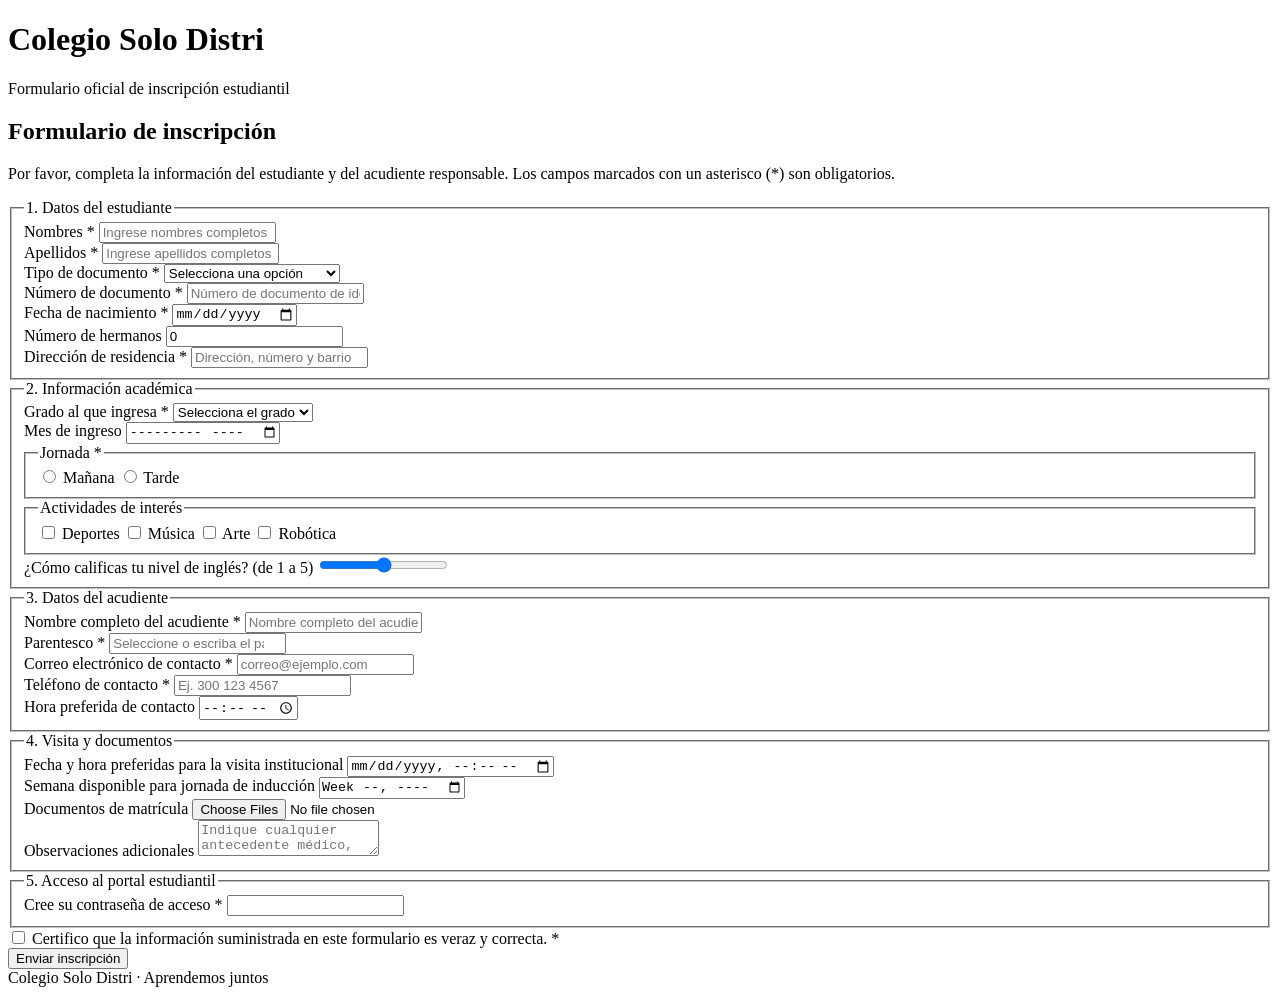
==== form/index.html @ 990cec14 "feat: agregar formulario de inscripción y estilos" ====
<!doctype html>
<html lang="es">
  <head>
    <meta charset="UTF-8" />
    <meta name="viewport" content="width=device-width, initial-scale=1.0" />
    <title>Inscripción | Colegio Solo Distri</title>
    <link rel="stylesheet" href="./form/style.css">
  </head>
  <body>
    <header>
      <h1>Colegio Solo Distri</h1>
      <p>Formulario oficial de inscripción estudiantil</p>
    </header>
    <main>
      <form id="inscripcion">
        <h2>Formulario de inscripción</h2>
        <p class="introduccion">
          Por favor, completa la información del estudiante y del acudiente responsable. Los campos marcados con un asterisco (*) son obligatorios.
        </p>
        <input type="hidden" name="colegio" value="solo-distri" />
        
        <fieldset>
          <legend>1. Datos del estudiante</legend>
          <div class="campos">
            <div class="campo">
              <label for="nombres">Nombres *</label>
              <input type="text" id="nombres" name="nombres" placeholder="Ingrese nombres completos" required />
            </div>
            <div class="campo">
              <label for="apellidos">Apellidos *</label>
              <input type="text" id="apellidos" name="apellidos" placeholder="Ingrese apellidos completos" required />
            </div>
            <div class="campo">
              <label for="tipoDocumento">Tipo de documento *</label>
              <select id="tipoDocumento" name="tipoDocumento" required>
                <option value="">Selecciona una opción</option>
                <option value="registroCivil">Registro civil</option>
                <option value="tarjetaIdentidad">Tarjeta de identidad</option>
                <option value="cedulaCiudadania">Cédula de ciudadanía</option>
                <option value="documentoExtranjeria">Documento de extranjería</option>
              </select>
            </div>
            <div class="campo">
              <label for="documento">Número de documento *</label>
              <input type="text" id="documento" name="documento" placeholder="Número de documento de identidad" required />
            </div>
            <div class="campo">
              <label for="nacimiento">Fecha de nacimiento *</label>
              <input type="date" id="nacimiento" name="nacimiento" required />
            </div>
            <div class="campo">
              <label for="hermanos">Número de hermanos</label>
              <input type="number" id="hermanos" name="hermanos" min="0" step="1" value="0" />
            </div>
            <div class="campo completo">
              <label for="direccion">Dirección de residencia *</label>
              <input type="text" id="direccion" name="direccion" placeholder="Dirección, número y barrio" required />
            </div>
          </div>
        </fieldset>

        <fieldset>
          <legend>2. Información académica</legend>
          <div class="campos">
            <div class="campo">
              <label for="grado">Grado al que ingresa *</label>
              <select id="grado" name="grado" required>
                <option value="">Selecciona el grado</option>
                <option>Transición</option>
                <option>Primero</option>
                <option>Segundo</option>
                <option>Tercero</option>
                <option>Cuarto</option>
                <option>Quinto</option>
                <option>Sexto</option>
                <option>Séptimo</option>
                <option>Octavo</option>
                <option>Noveno</option>
                <option>Décimo</option>
                <option>Undécimo</option>
              </select>
            </div>
            <div class="campo">
              <label for="ingreso">Mes de ingreso</label>
              <input type="month" id="ingreso" name="ingreso" />
            </div>
            <fieldset class="completo" style="margin: 0">
              <legend>Jornada *</legend>
              <div class="opciones">
                <label><input type="radio" name="jornada" value="manana" required /> Mañana</label>
                <label><input type="radio" name="jornada" value="tarde" /> Tarde</label>
              </div>
            </fieldset>
            <fieldset class="completo" style="margin: 0">
              <legend>Actividades de interés</legend>
              <div class="opciones">
                <label><input type="checkbox" name="actividades" value="deportes" /> Deportes</label>
                <label><input type="checkbox" name="actividades" value="musica" /> Música</label>
                <label><input type="checkbox" name="actividades" value="arte" /> Arte</label>
                <label><input type="checkbox" name="actividades" value="robotica" /> Robótica</label>
              </div>
            </fieldset>
            <div class="campo completo">
              <label for="ingles">¿Cómo calificas tu nivel de inglés? (de 1 a 5)</label>
              <input type="range" id="ingles" name="ingles" min="1" max="5" value="3" step="1" />
            </div>
          </div>
        </fieldset>

        <fieldset>
          <legend>3. Datos del acudiente</legend>
          <div class="campos">
            <div class="campo">
              <label for="acudiente">Nombre completo del acudiente *</label>
              <input type="text" id="acudiente" name="acudiente" placeholder="Nombre completo del acudiente o tutor" required />
            </div>
            <div class="campo">
              <label for="parentesco">Parentesco *</label>
              <input type="text" id="parentesco" name="parentesco" list="parentescos" placeholder="Seleccione o escriba el parentesco" required />
              <datalist id="parentescos">
                <option value="Madre"></option>
                <option value="Padre"></option>
                <option value="Abuela o abuelo"></option>
                <option value="Tutor legal"></option>
              </datalist>
            </div>
            <div class="campo">
              <label for="correo">Correo electrónico de contacto *</label>
              <input type="email" id="correo" name="correo" placeholder="correo@ejemplo.com" required />
            </div>
            <div class="campo">
              <label for="telefono">Teléfono de contacto *</label>
              <input type="tel" id="telefono" name="telefono" placeholder="Ej. 300 123 4567" required />
            </div>
            <div class="campo">
              <label for="hora">Hora preferida de contacto</label>
              <input type="time" id="hora" name="hora" />
            </div>
          </div>
        </fieldset>

        <fieldset>
          <legend>4. Visita y documentos</legend>
          <div class="campos">
            <div class="campo">
              <label for="visita">Fecha y hora preferidas para la visita institucional</label>
              <input type="datetime-local" id="visita" name="visita" />
            </div>
            <div class="campo">
              <label for="induccion">Semana disponible para jornada de inducción</label>
              <input type="week" id="induccion" name="induccion" />
            </div>
            <div class="campo completo">
              <label for="archivos">Documentos de matrícula</label>
              <input type="file" id="archivos" name="archivos" accept=".pdf,.jpg,.jpeg,.png" multiple />
            </div>
            <div class="campo completo">
              <label for="observaciones">Observaciones adicionales</label>
              <textarea id="observaciones" name="observaciones" placeholder="Indique cualquier antecedente médico, requerimiento especial u observación relevante."></textarea>
            </div>
          </div>
        </fieldset>

        <fieldset>
          <legend>5. Acceso al portal estudiantil</legend>
          <div class="campo">
            <label for="clave">Cree su contraseña de acceso *</label>
            <input type="password" id="clave" name="clave" minlength="8" autocomplete="new-password" required />
          </div>
        </fieldset>

        <label class="aceptacion">
          <input type="checkbox" name="aceptacion" required />
          Certifico que la información suministrada en este formulario es veraz y correcta. *
        </label>

        <div class="acciones">
          <button type="submit">Enviar inscripción</button>
        </div>
      </form>
    </main>
    <footer>Colegio Solo Distri · Aprendemos juntos</footer>
  </body>
</html>
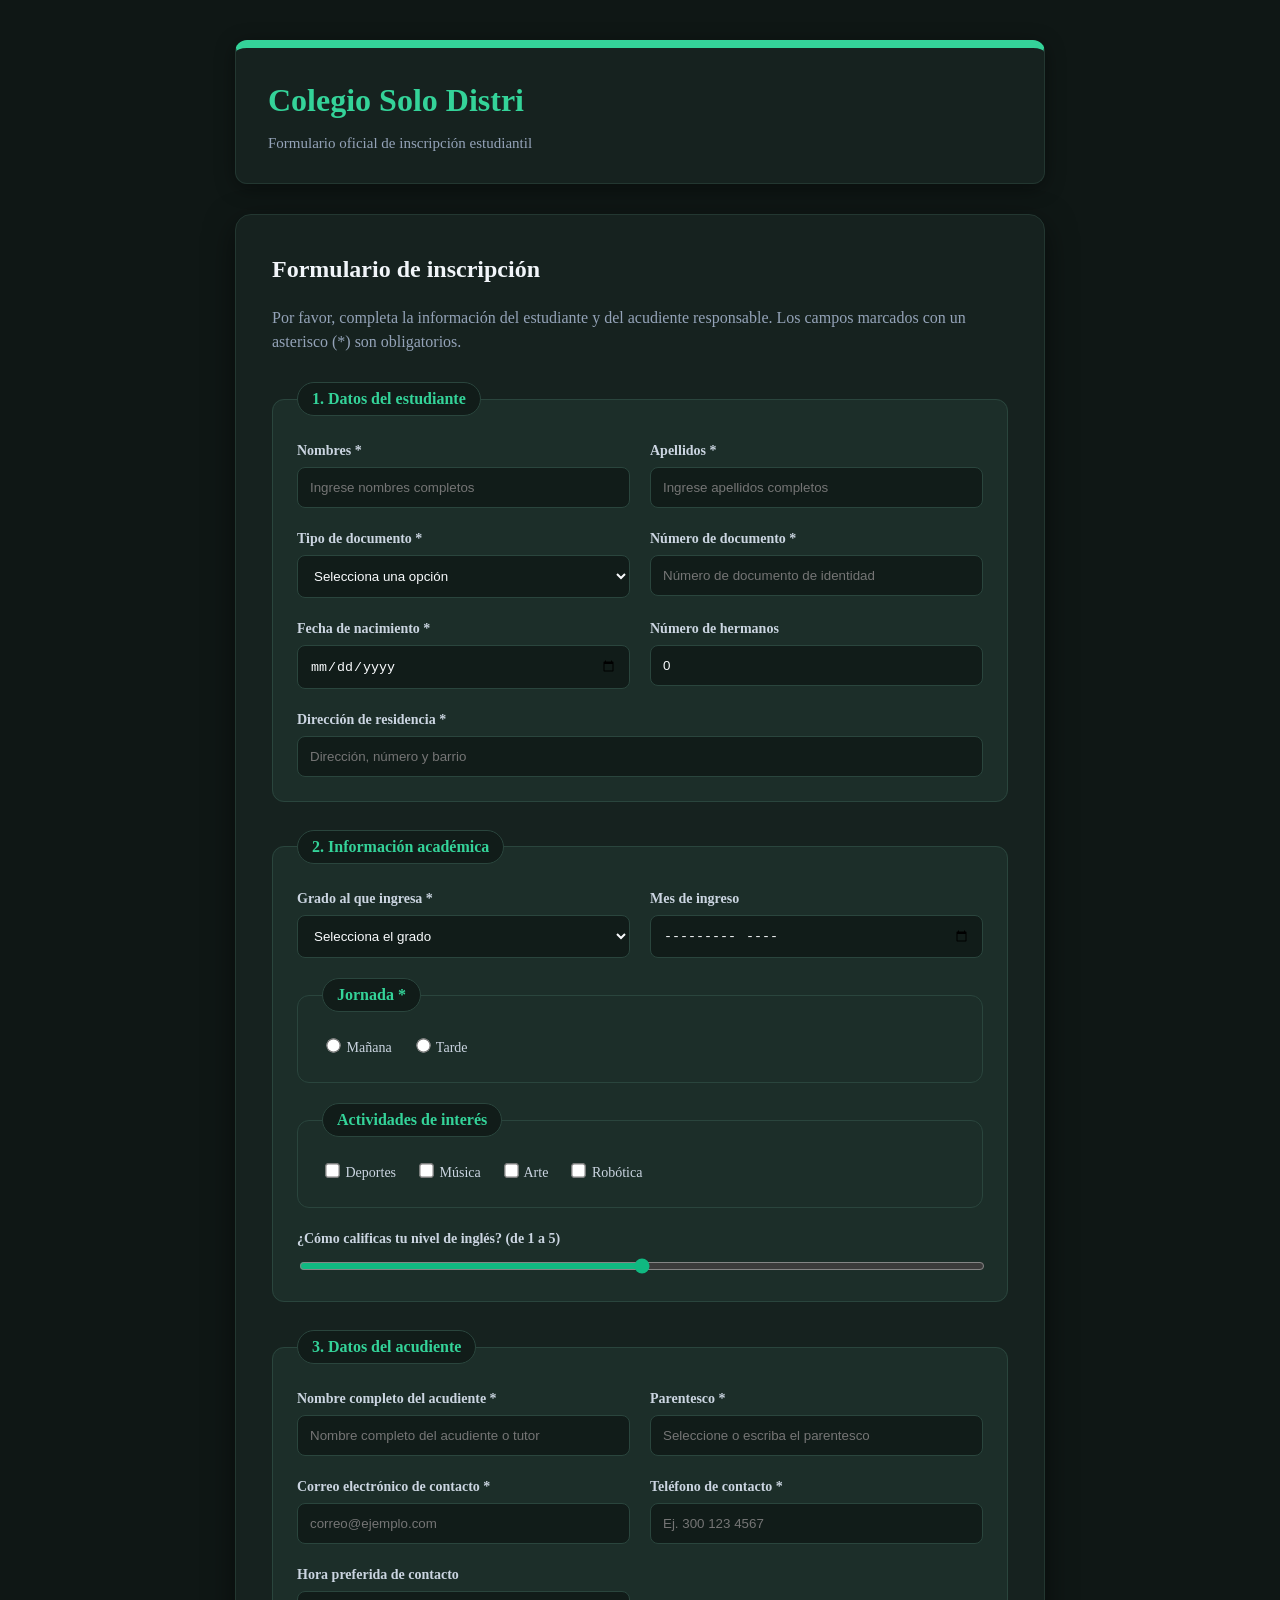
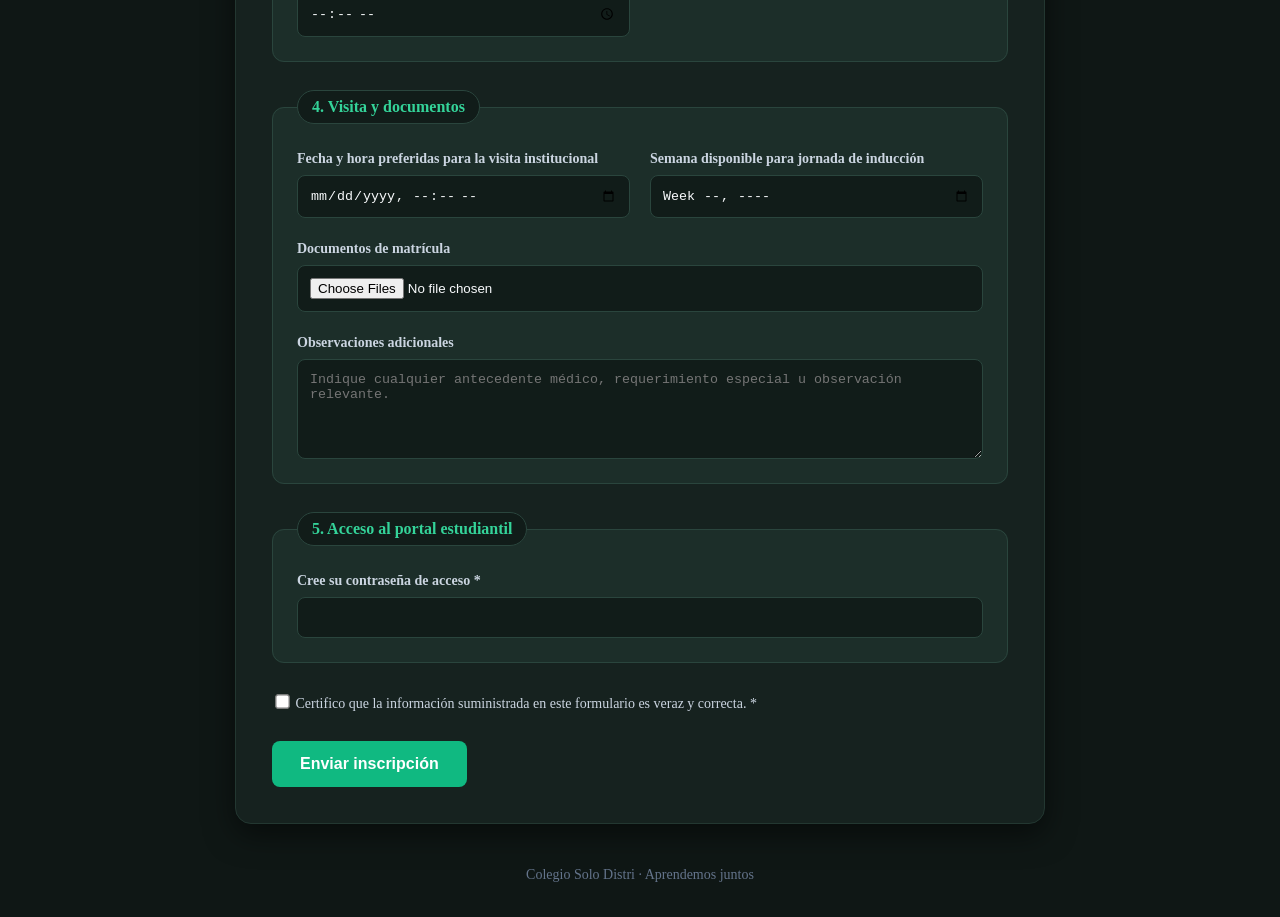
==== commit 64400a90: "fix: corregir ruta del archivo CSS en el formulario de inscripción" ====
--- a/form/index.html
+++ b/form/index.html
@@ -4,7 +4,7 @@
     <meta charset="UTF-8" />
     <meta name="viewport" content="width=device-width, initial-scale=1.0" />
     <title>Inscripción | Colegio Solo Distri</title>
-    <link rel="stylesheet" href="./form/style.css">
+    <link rel="stylesheet" href="./style.css">
   </head>
   <body>
     <header>
--- a/form/style.css
+++ b/form/style.css
@@ -0,0 +1,177 @@
+* {
+  box-sizing: border-box;
+}
+
+body {
+  margin: 0;
+  background: #0f1715;
+  color: #e2e8f0;
+  line-height: 1.5;
+}
+
+header {
+  max-width: 810px;
+  margin: 40px auto 0;
+  padding: 28px 32px;
+  background: #16221f;
+  color: #e2e8f0;
+  border: 1px solid #233731;
+  border-top: 8px solid #34d399;
+  border-radius: 12px;
+  box-shadow: 0 4px 20px rgba(0, 0, 0, 0.4);
+}
+
+header p {
+  margin: 8px 0 0;
+  color: #94a3b8;
+  font-size: 15px;
+}
+
+h1 {
+  margin: 0;
+  font-size: 32px;
+  font-weight: 700;
+  color: #34d399;
+}
+
+main {
+  max-width: 850px;
+  margin: 30px auto;
+  padding: 0 20px;
+}
+
+form {
+  background: #16221f;
+  padding: 36px;
+  border: 1px solid #233731;
+  border-radius: 16px;
+  box-shadow: 0 10px 30px rgba(0, 0, 0, 0.5);
+}
+
+h2 {
+  margin-top: 0;
+  color: #f1f5f9;
+  font-size: 24px;
+}
+
+.introduccion {
+  color: #94a3b8;
+}
+
+fieldset {
+  margin: 28px 0;
+  padding: 24px;
+  background: #1c2e29;
+  border: 1.5px solid #2a453d;
+  border-radius: 12px;
+}
+
+legend {
+  padding: 4px 14px;
+  font-weight: 700;
+  color: #34d399;
+  background: #111c19;
+  border: 1px solid #2a453d;
+  border-radius: 20px;
+  font-size: 16px;
+}
+
+.campos {
+  display: grid;
+  grid-template-columns: repeat(2, minmax(0, 1fr));
+  gap: 20px;
+}
+
+.campo {
+  display: flex;
+  flex-direction: column;
+  gap: 6px;
+}
+
+.completo {
+  grid-column: 1 / -1;
+}
+
+label,
+.titulo-opciones {
+  font-weight: 600;
+  font-size: 14px;
+  color: #cbd5e1;
+}
+
+input,
+select,
+textarea {
+  width: 100%;
+  padding: 12px;
+  border: 1.5px solid #2a453d;
+  border-radius: 8px;
+  color: #f8fafc;
+  background: #111c19;
+  transition: border-color 0.2s, box-shadow 0.2s;
+}
+
+input:focus,
+select:focus,
+textarea:focus {
+  outline: none;
+  border-color: #34d399;
+  box-shadow: 0 0 0 4px rgba(52, 211, 153, 0.15);
+}
+
+input[type="checkbox"],
+input[type="radio"] {
+  width: auto;
+  accent-color: #10b981;
+  transform: scale(1.1);
+}
+
+input[type="range"] {
+  accent-color: #10b981;
+  padding: 0;
+}
+
+.opciones {
+  display: flex;
+  flex-wrap: wrap;
+  gap: 12px 20px;
+}
+
+.opciones label,
+.aceptacion {
+  font-weight: 500;
+  color: #cbd5e1;
+}
+
+textarea {
+  resize: vertical;
+  min-height: 100px;
+}
+
+small {
+  color: #64748b;
+  font-size: 13px;
+}
+
+button {
+  padding: 14px 28px;
+  background: #10b981;
+  color: #ffffff;
+  border: 0;
+  border-radius: 8px;
+  font-size: 16px;
+  font-weight: 700;
+  cursor: pointer;
+}
+
+.acciones {
+  margin-top: 26px;
+}
+
+footer {
+  text-align: center;
+  padding: 10px 20px 32px;
+  color: #64748b;
+  font-size: 14px;
+  font-weight: 500;
+}
